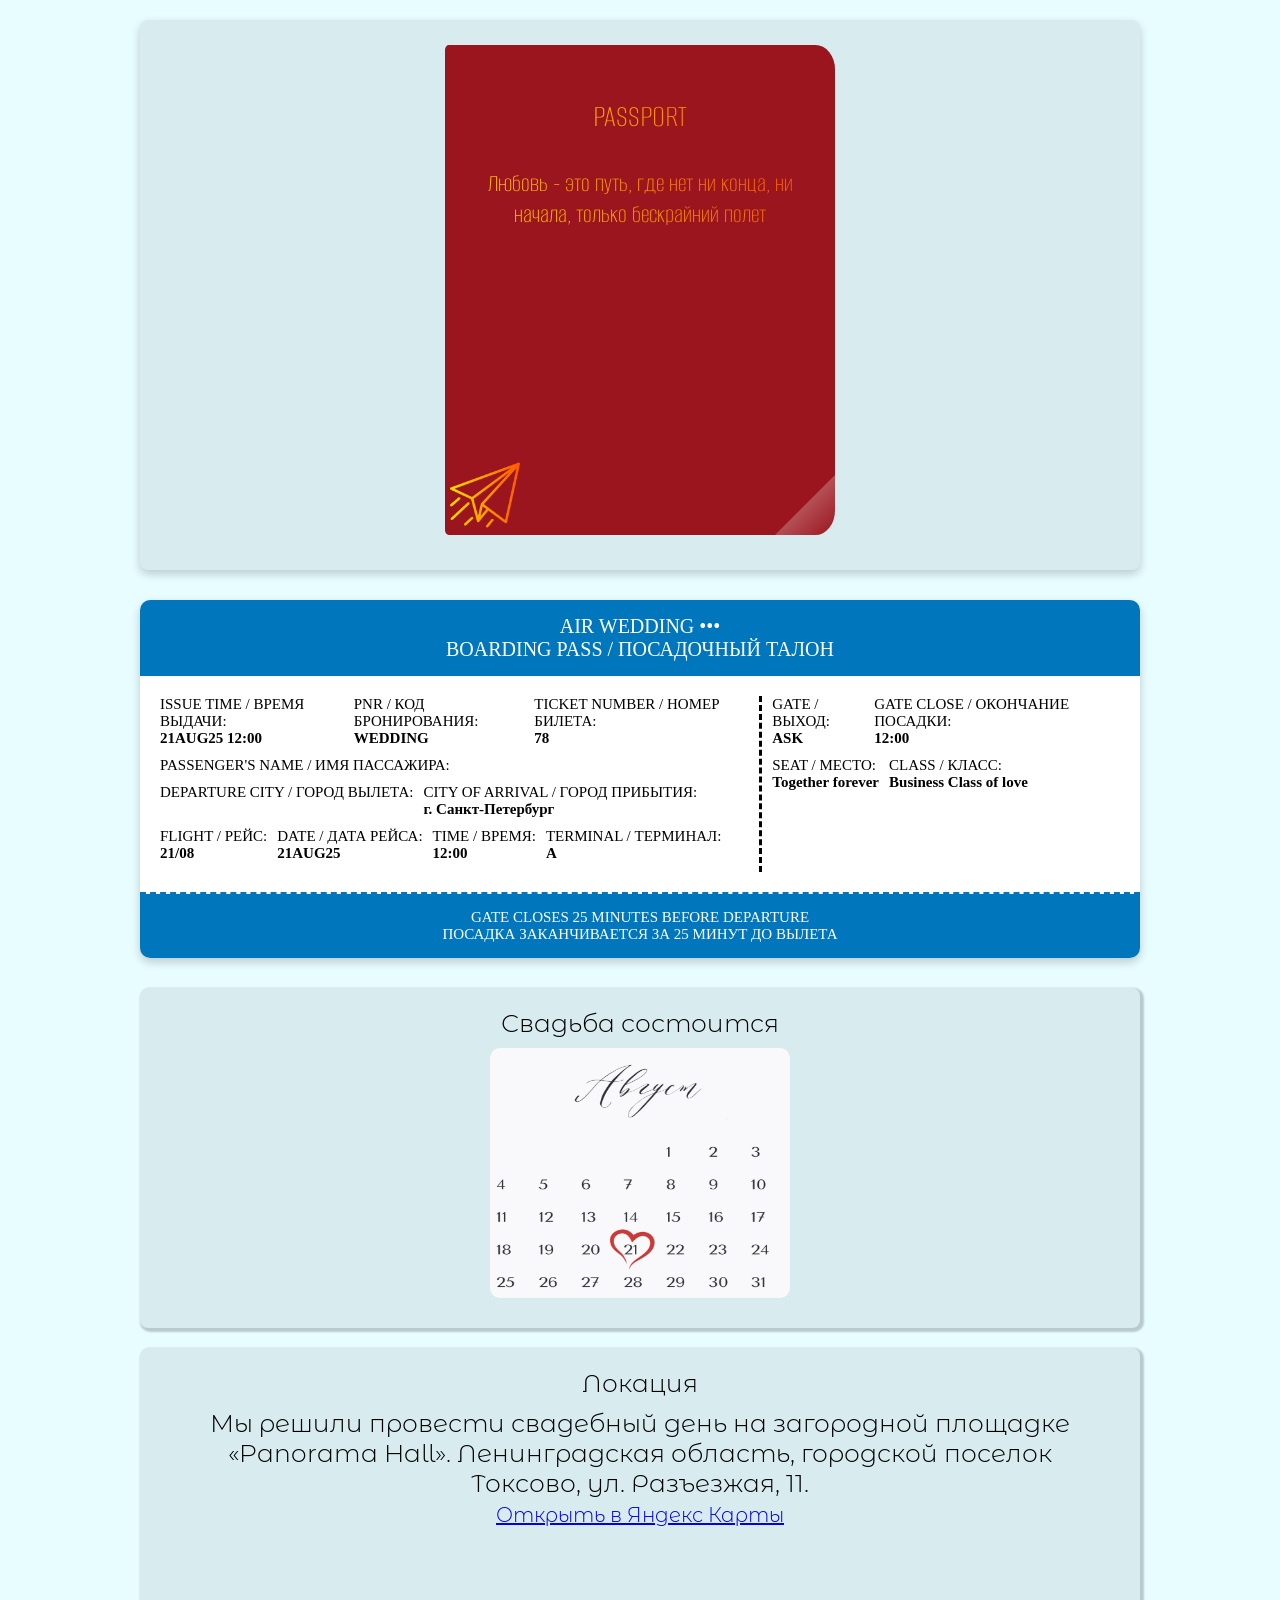
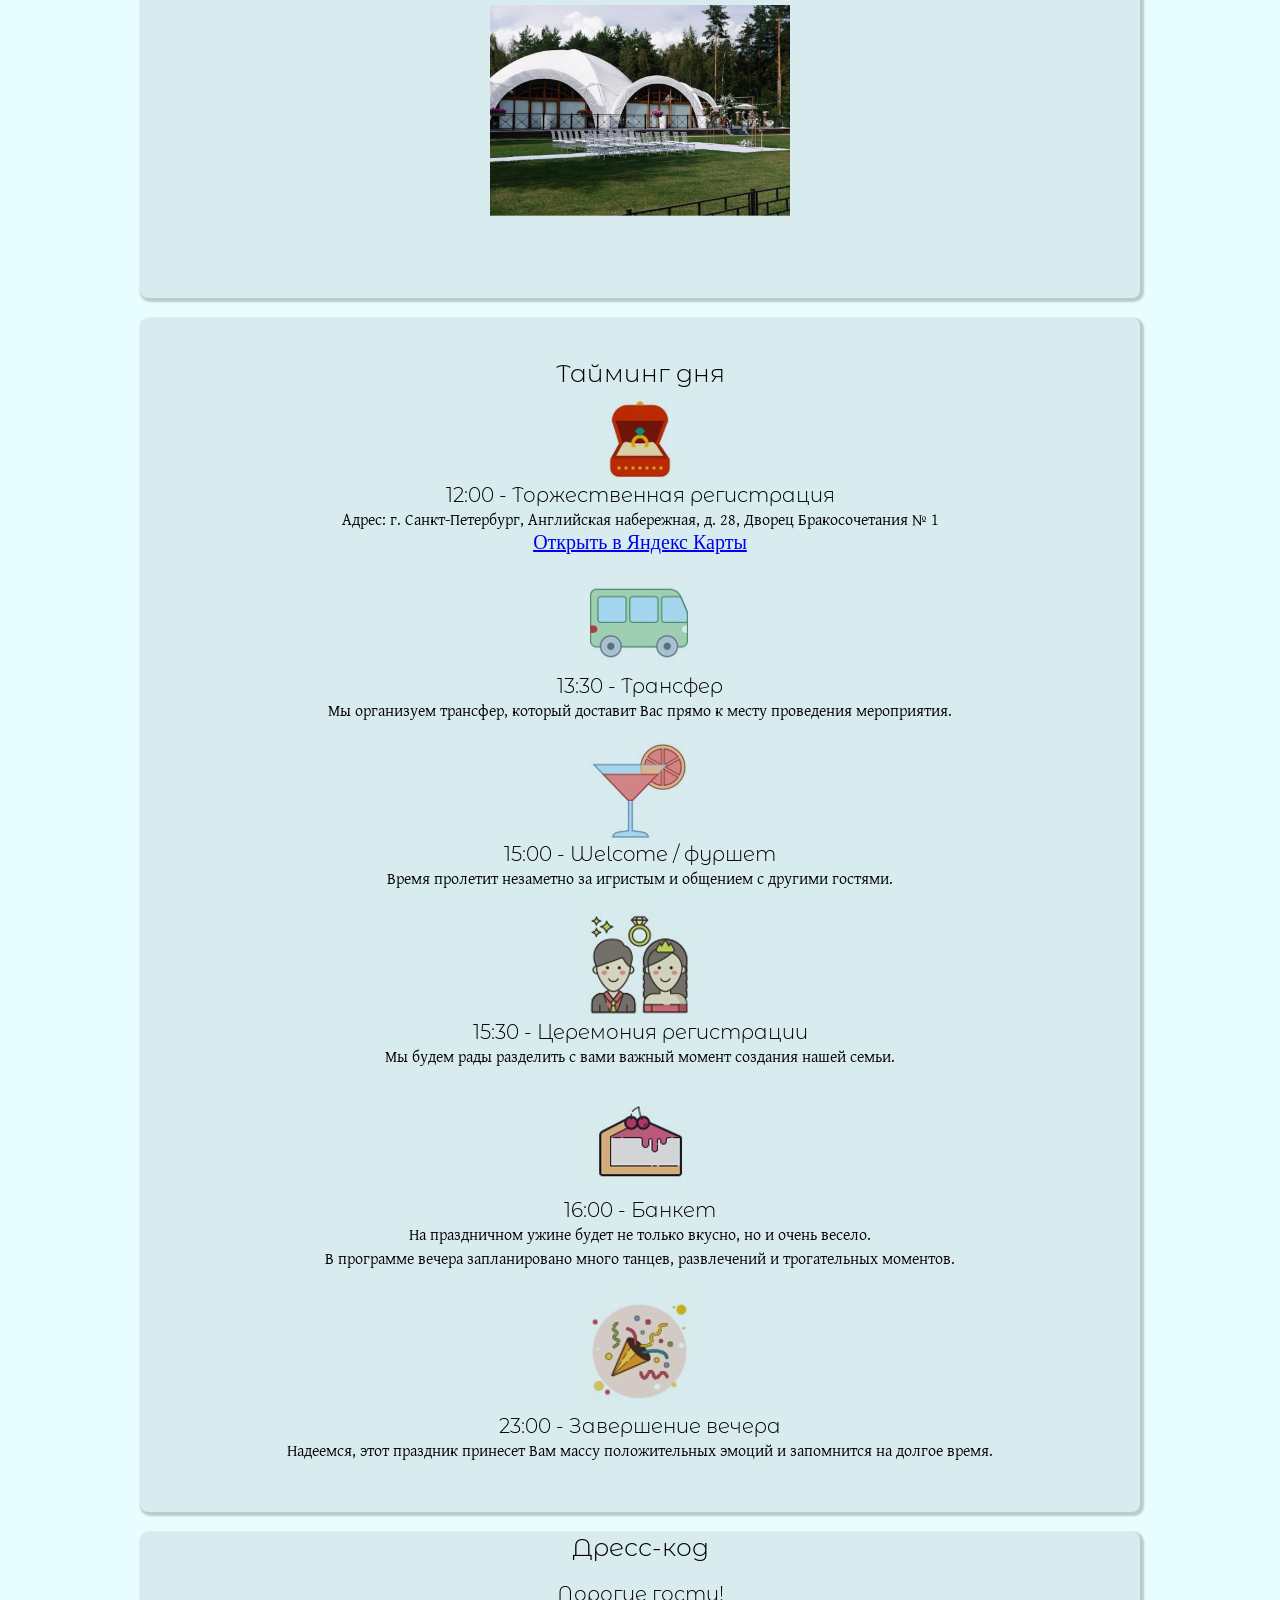
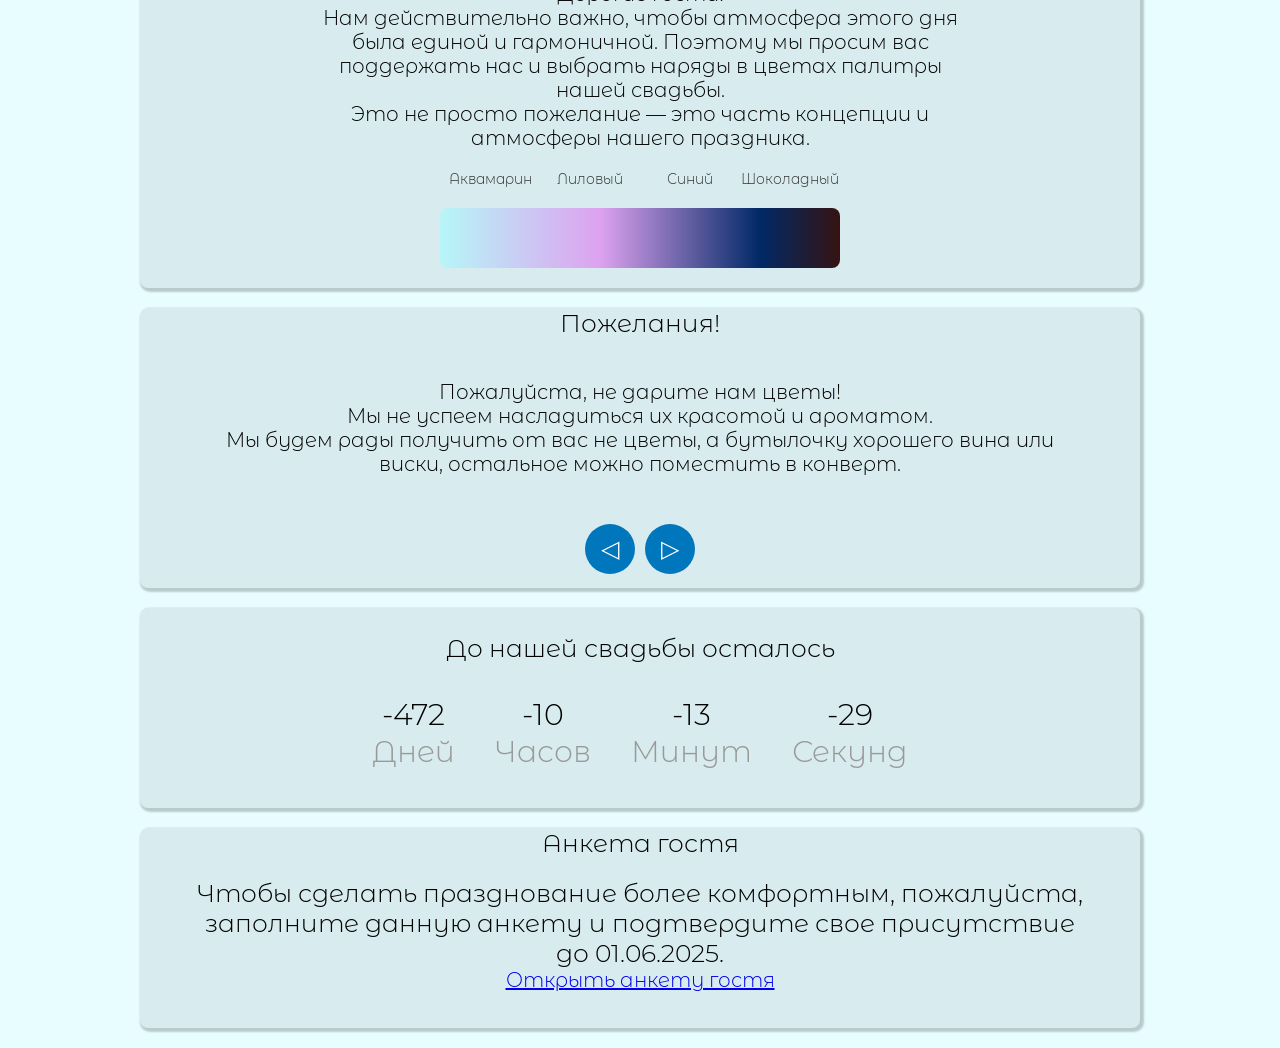
==== docs/index.html @ f5b4721e "rename folder" ====
<!DOCTYPE html>
<html lang="en">
<head>
    <meta charset="UTF-8">
    <meta name="viewport" content="width=device-width, initial-scale=1.0">
    <link rel="stylesheet" type="text/css" href="/css/ticket.css">
    <link rel="stylesheet" type="text/css" href="/css/passport.css">
    <title>Авиабилет</title>
</head>
<body>
    <div class="container">
        <div class="block-passport">
                <div class="passport-container">
                    <div class="passport-front">
                        <div class="block-text">
                            <p class="front-title">Passport</p>
                            <p class="text-front">Любовь - это путь, где нет ни конца, ни начала, только бескрайний полет</p>
                            <img class="plane-fly" src="/images/icon-paper-plane.png" alt="Золотой самолетик">
                        </div>
                    </div>
                    <div class="passport-inner">
                        <div class="passport-left">
                            <img class="visa-izhevsk" src="/images/visa-izhevsk.jpg" alt="Штамп Ижевск">
                            <img class="visa-kazan" src="/images/visa-kazan.jpg" alt="Штамп Казань">
                            <img class="visa-moscow" src="/images/visa-moscow.jpg" alt="Штамп Москва">
                            <img class="visa-peterburg" src="/images/visa-peterburg.jpg" alt="Штамп СПб">
                            <img class="visa-sochi" src="/images/visa-sochi.jpg" alt="Штамп Сочи">
                            <img class="visa" src="/images/visa.png" alt="Штамп">
                            <img class="visa-irkutsk" src="/images/visa-irkutsk.jpg" alt="Штамп Иркутск">
                            <img class="visa-baku" src="/images/visa-baku.jpg" alt="Штамп Баку">
                        </div>
                        <div class="passport-right">
                            <div class="passport-title">
                                <div class="first-line">
                                    <div class="type">
                                        <div class="title">Тип/Type</div>
                                        <div class="desc">P</div>
                                    </div>
                                    <div class="code">
                                        <div class="title">Код государства/<br>Code of State</div>
                                        <div class="desc">Love</div>
                                    </div>
                                    <div class="no">
                                        <div class="title">Номер паспорта/<br>Passport No.</div>
                                        <div class="desc">78 21082025</div>
                                    </div>
                                </div>
                            </div>
                            <div class="passport-data">
                                <div class="passport-photo">
                                    <img src="/images/bride_groom.png" alt="Фото пары">
                                </div>
                                <div class="passport-body">
                                    <div class="line">
                                        <div class="surname">
                                            <div class="title">Фамилия/Surname</div>
                                            <div class="desc">Паршенков/Parshenkov<br>Зуева/Zueva</div>
                                        </div>
                                    </div>
                                    <div class="line">
                                        <div class="name">
                                            <div class="title">Имя/Name</div>
                                            <div class="desc">Артем & Валерия<br>Artem & Valeriia</div>
                                        </div>
                                    </div>
                                    <div class="line">
                                        <div class="nationality">
                                            <div class="title">Гражданство/Nationality</div>
                                            <div class="desc">Future Newlyweds</div>
                                        </div>
                                    </div>
                                    <div class="line">
                                        <div class="date-birth">
                                            <div class="title">Дата Рождения/Date of birth</div>
                                            <div class="desc">01.04.2023</div>
                                        </div>
                                    </div>
                                    <div class="line">
                                        <div class="place-birth">
                                            <div class="title">Место рождения/Place of birth</div>
                                            <div class="desc">Saint-Petersburg & Izhevsk</div>
                                        </div>
                                    </div>
                                    <div class="line">
                                        <div class="wedding-date">
                                            <div class="title">Дата свадьбы/Wedding date</div>
                                            <div class="desc">21.08.2025</div>
                                        </div>
                                    </div>
                                </div>
                            </div>
                        </div>
                    </div>
                </div>
        </div>
        <div class="block-ticket">
            <div class="ticket-header">
                <div class="logo">AIR WEDDING <span class="dots">•••</span></div>
                <div class="boarding-pass">BOARDING PASS / ПОСАДОЧНЫЙ ТАЛОН</div>
            </div>
            <div class="ticket-body">
                <div class="left-section">
                    <div class="flight-info">
                        <div>ISSUE TIME / ВРЕМЯ ВЫДАЧИ:<br><strong>21AUG25 12:00</strong></div>
                        <div>PNR / КОД БРОНИРОВАНИЯ:<br><strong>WEDDING</strong></div>
                        <div>TICKET NUMBER / НОМЕР БИЛЕТА:<br><strong>78</strong></div>
                    </div>
                    <div class="passenger-info">
                        <div>PASSENGER'S NAME / ИМЯ ПАССАЖИРА:<br><strong><span id="passenger-name"></strong></div>
                    </div>
                    <div class="route-info">
                        <div>DEPARTURE CITY / ГОРОД ВЫЛЕТА:<br><strong><span id="passenger-city"></span></strong></div>
                        <div>CITY OF ARRIVAL / ГОРОД ПРИБЫТИЯ:<br><strong>г. Санкт-Петербург</strong></div>
                    </div>
                    <div class="flight-details">
                        <div>FLIGHT / РЕЙС:<br><strong>21/08</strong></div>
                        <div>DATE / ДАТА РЕЙСА:<br><strong>21AUG25</strong></div>
                        <div>TIME / ВРЕМЯ:<br><strong>12:00</strong></div>
                        <div>TERMINAL / ТЕРМИНАЛ:<br><strong>A</strong></div>
                    </div>
                </div>
                <div class="right-section">
                    <div class="boarding-gate">
                        <div>GATE / ВЫХОД:<br><strong>ASK</strong></div>
                        <div>GATE CLOSE / ОКОНЧАНИЕ ПОСАДКИ:<br><strong>12:00</strong></div>
                    </div>
                    <div class="seat-info">
                        <div>SEAT / МЕСТО:<br><strong>Together forever</strong></div>
                        <div>CLASS / КЛАСС:<br><strong>Business Class of love</strong> </div>
                    </div>
                </div>
            </div>
            <div class="ticket-footer">
                GATE CLOSES 25 MINUTES BEFORE DEPARTURE<br>
                ПОСАДКА ЗАКАНЧИВАЕТСЯ ЗА 25 МИНУТ ДО ВЫЛЕТА
            </div>
        </div>
        <div class="block-calendar">
            <div class="calendar">
                <div class="title-calendar">Свадьба состоится</div>
                <div class="calendar-body"><img src="/images/calendar.png" alt="Календарь"></div>
            </div>
        </div>
        <div class="block-location">
            <div class="location">
                <div class="title-location">Локация</div>
                <div class="desc-location">Мы решили провести свадебный день на загородной площадке «Panorama Hall».
                    Ленинградская область, городской поселок Токсово, ул. Разъезжая, 11.
                    <br><a href="https://yandex.ru/maps/-/CHR2v8I3">Открыть в Яндекс Карты</a>
                </div>
                <img src="/images/location.png" alt="Площадка">
            </div>
        </div>
        <div class="block-time">
            <div class="info">
                <div class="title-time">Тайминг дня</div>
                <div class="registry-info">
                    <img src="/images/ring.png" alt="Кольцо">
                    <div class="time-registry">12:00 - Торжественная регистрация</div>
                    <div class="desc-registry">Адрес: г. Санкт-Петербург, Английская набережная, д. 28, Дворец Бракосочетания № 1 </div>
                    <a href="https://yandex.ru/maps/org/dvorets_brakosochetaniya_1/1311913400?si=29yczydrdzwpymh5b0pmktyyw4">Открыть в Яндекс Карты</a>
                </div>
                <div class="transfer-info">
                    <img src="/images/bus.png" alt="Автобус">
                    <div class="time-transfer">13:30 - Трансфер</div>
                    <div class="desc-transfer">Мы организуем трансфер, который доставит Вас прямо к месту проведения мероприятия. </div>
                </div>
                <div class="welcome-info">
                    <img src="/images/buffet.png" alt="Коктейль">
                    <div class="time-welcome">15:00 - Welcome / фуршет</div>
                    <div class="desc-welcome">Время пролетит незаметно за игристым и общением с другими гостями.</div>
                </div>
                <div class="ceremony-info">
                    <img src="/images/ceremony.png" alt="Жених и невеста">
                    <div class="time-ceremony">15:30 - Церемония регистрации</div>
                    <div class="desc-ceremony">Мы будем рады разделить с вами важный момент создания нашей семьи.</div>
                </div>
                <div class="banquet-info">
                    <img src="/images/banquet.png" alt="Кусок торта">
                    <div class="time-banquet">16:00 - Банкет</div>
                    <div class="desc-banquet">На праздничном ужине будет не только вкусно, но и очень весело. <br>
                        В программе вечера запланировано много танцев, развлечений и трогательных моментов. </div>
                </div>
                <div class="end-info">
                    <img src="/images/end.png" alt="Хлопушка">
                    <div class="time-end">23:00 - Завершение вечера</div>
                    <div class="desc-end">Надеемся, этот праздник принесет Вам массу положительных эмоций и запомнится на долгое время. </div>
                </div>
            </div>
        </div>
        <div class="block-dresscode">
            <div class="dresscode">
                <div class="title-dresscode">Дресс-код</div>
                <div class="text">
                    Дорогие гости! 
                    <br>Нам действительно важно, чтобы атмосфера этого дня была единой и гармоничной. 
                    Поэтому мы просим вас поддержать нас и выбрать наряды в цветах палитры нашей свадьбы. 
                    <br>Это не просто пожелание — это часть концепции и атмосферы нашего праздника. 
                </div>
                <div class="color-labels">
                    <div>Аквамарин</div>
                    <div>Лиловый</div>
                    <div>Синий</div>
                    <div>Шоколадный</div>
                </div>
                <div class="color"></div>
            </div>
        </div>
        <div class="block-wishes">
            <div class="title-wishes">Пожелания!</div>
            <div class="wishes">
                <div class="wish">
                    Пожалуйста, не дарите нам цветы! 
                    <br>Мы не успеем насладиться их красотой и ароматом. 
                    <br>Мы будем рады получить от вас не цветы, а бутылочку хорошего вина или виски, остальное можно поместить в конверт.</div>
                <div class="wish">
                    Мы приглашаем вас не только наслаждаться торжеством, но и принимать активное участие в нашем празднике! 
                    <br>Если у вас есть интересная идея для интерактива, не стесняйтесь подойти к ведущему и предложить своё участие. 
                    <br>Тосты, конечно, приветствуются, но мы будем признательны, если их будет немного.
                </div>
                <div class="wish">
                    Пожалуйста, воздержитесь от выкриков «Горько», чтобы сохранить атмосферу лёгкости и веселья. 
                    <br>Ведь поцелуй — это знак выражения чувств, и он не может быть по заказу. 
                </div>
            </div>
            <div class="buttons">
                <button class="prev-button" aria-label="Посмотреть предыдущий слайд">&#9665;</button>
                <button class="next-button" aria-label="Посмотреть следующий слайд">&#9655;</button>
            </div>
        </div>
        <div class="block-timer">
            <div class="title-timer">До нашей свадьбы осталось</div>
            <div class="timer">
                <div class="countdown">
                    <div class="countdown-item">
                    <span id="days">00</span>
                    <span class="label">Дней</span>
                    </div>
                    <div class="countdown-item">
                    <span id="hours">00</span>
                    <span class="label">Часов</span>
                    </div>
                    <div class="countdown-item">
                    <span id="minutes">00</span>
                    <span class="label">Минут</span>
                    </div>
                    <div class="countdown-item">
                    <span id="seconds">00</span>
                    <span class="label">Секунд</span>
                    </div>
                </div>
            </div>
        </div>
        <div class="block-questionnaire">
            <div class="title-question">Анкета гостя</div>
            <div class="question">
                <div class="desc-question">Чтобы сделать празднование более комфортным, пожалуйста, заполните данную анкету и подтвердите свое присутствие до 01.06.2025.
                    <br><a href="https://docs.google.com/forms/d/e/1FAIpQLSfUJ_NHU7Kh4Xn4uczbAiz2_MqmybEQekQaFo2o3MCMNOJwQQ/viewform?usp=dialog">Открыть анкету гостя</a>
                </div>
                
            </div>
        </div>
    </div>
    <script src="/js/ticket.js"></script>
</body>
</html>
---- css/ticket.css ----
@import url('https://fonts.googleapis.com/css2?family=Gentium+Plus&family=Montserrat+Alternates:wght@300&display=swap');

html, body {
    margin: 0;
    padding: 0;
    overflow-y: auto;
}
body {
    background: #e8fdff;
    display: flex;
    justify-content: center;
    align-items: center;
    min-height: 100vh;
    overflow: hidden;
}
.container {
    display: flex;
    flex-direction: column;
    overflow-x: auto;
    margin-top: 20px;
    overflow: visible;
    gap: 20px;
    width: 1000px;
}


.block-ticket {
    background: white;
    border-radius: 10px;
    overflow: hidden;
    box-shadow: 0px 4px 10px rgba(0, 0, 0, 0.2);
    width: 100%;
    min-width: 320px;
    margin: 10px auto;
}

.ticket-header {
    background: #0076bd;
    color: white;
    padding: 15px;
    text-align: center;
    font-size: 20px;
    text-transform: uppercase;
}

.ticket-body {
    padding: 20px;
    display: flex;
    justify-content: space-between;
    border-bottom: 2px dashed #0076bd;
}

.flight-info, .passenger-info, .route-info, .flight-details, .boarding-gate, .seat-info, .button-survey {
    display: flex;
    flex-direction: row;
}

.flight-info div, .passenger-info div, .route-info div, .flight-details div, .boarding-gate div, .seat-info div, .button-survey div {
    margin-bottom: 10px;
    font-size: 15px;
    margin-right: 10px;
}

.ticket-footer {
    padding: 15px;
    text-align: center;
    font-size: 15px;
    background: #0076bd;
    color: white;
}

.right-section {
    position: relative;
    border-left-style: dashed;
    padding-left: 10px;
}





.block-calendar {
    display: flex;
    box-shadow: 2px 2px 2px 2px rgba(0, 0, 0, 0.2);
    background: #d8ebef;
    border-radius: 8px;
    width: 100%;
}
.calendar {
    width: 300px;
    height: 300px;
    justify-content: center;
    text-align: center;
    margin: 20px auto;
}
.title-calendar {
    font-family: "Montserrat Alternates", sans-serif;
    font-weight: 300;
    font-style: normal;
    font-size: 25px;
    padding-bottom: 10px;
}
.calendar-body img {
    border-radius: 10px;
    width: 300px;
    height: 250px;
}


.block-location {
    display: flex;
    box-shadow: 2px 2px 2px 2px rgba(0, 0, 0, 0.2);
    background: #d8ebef;
    border-radius: 8px;
    width: 100%;
    flex-direction: column;
    height: 550px;
}
.location {
    width: 90%;
    height: 300px;
    justify-content: center;
    text-align: center;
    margin: 20px auto;
    display: flex;
    flex-direction: column;
    height: 100%;
}
.title-location {
    font-family: "Montserrat Alternates", sans-serif;
    font-weight: 300;
    font-style: normal;
    font-size: 25px;
    padding-bottom: 10px;
    flex-shrink: 0;
}
.desc-location {
    font-family: "Montserrat Alternates", sans-serif;
    font-weight: 300;
    font-style: normal;
    font-size: 25px;
    margin-bottom: 15px;
    flex-shrink: 0;
}
.location img {
    margin: 0 auto;
    width: 300px;
    flex-grow: 1; /* занимает всё оставшееся пространство */
    object-fit: contain; /* или cover, если нужно обрезать */
}
.desc-location a {
    font-size: 20px;
}



.block-time {
    width: 100%;
    margin: 0 auto;
    box-shadow: 2px 2px 2px 2px rgba(0, 0, 0, 0.2);
    background: #d8ebef;
    border-radius: 8px;
    display: flex;
    justify-content: center;
    align-items: center;
}

.info {
    width: 90%;
    border-radius: 10px;
    padding: 20px;
    text-align: center;
    position: relative;
    margin: 20px;
    gap: 10px;
}

.title-time {
    font-family: "Montserrat Alternates", sans-serif;
    font-weight: 300;
    font-style: normal;
    font-size: 25px;
}

.registry-info, .transfer-info, .welcome-info, 
.ceremony-info, .banquet-info, .end-info {
    display: flex;
    align-items: center;
    position: relative;
    padding: 10px 0;
    flex-direction: column;
    font-family: "Marck Script", cursive;
    font-weight: 400;
    font-style: normal;
    font-size: 25px;
}
.registry-info a {
    font-size: 20px;
}

.time-registry, .time-transfer, .time-welcome, 
.time-ceremony, .time-banquet, .time-end {
    font-family: "Montserrat Alternates", sans-serif;
    font-weight: 300;
    font-style: normal;
    color: black;
    display: flex;
    justify-content: center;
    align-items: center;
    font-size: 20px;
}


.desc-registry, .desc-transfer, .desc-welcome, 
.desc-ceremony, .desc-banquet, .desc-end {
    font-family: "Gentium Plus", serif;
    font-weight: 400;
    font-style: normal;
    font-size: 16px;
}
.info img {
    mix-blend-mode: multiply;
}





.block-dresscode {
    width: 100%;
    display: flex;
    justify-content: center;
    align-items: center;
    flex-direction: column;
    box-shadow: 2px 2px 2px 2px rgba(0, 0, 0, 0.2);
    background: #d8ebef;
    border-radius: 8px;
    /* border-radius: 2% / 5%; */
    margin: 0 auto;
}
.dresscode {
    display: flex;
    flex-direction: column;
    width: 80%;
    text-align: center;
}
.title-dresscode {
    font-family: "Montserrat Alternates", sans-serif;
    font-weight: 300;
    font-style: normal;
    font-size: 25px;
}

.text {
    justify-content: center;
    text-align: center;
    width: 80%;
    margin: 20px auto;
    font-size: 20px;
    font-family: "Montserrat Alternates", sans-serif;
    font-weight: 300;
    font-style: normal;
}
.color-labels {
    display: flex;
    justify-content: space-between;
    min-width: 400px;
    margin: 0 auto;
    font-size: 14px;
    font-family: "Montserrat Alternates", sans-serif;
    font-weight: 300;
    color: #333;
}

.color-labels > div {
    text-align: center;
    width: 25%; /* Чтобы каждая подпись занимала равную часть */
}
.color {
    position: relative;
    width: 100%;
    max-width: 400px;
    height: 60px;
    margin: 20px auto;
    border-radius: 8px;
    overflow: hidden;

    background: linear-gradient(
        to right,
        rgb(182, 246, 248) 0%,
        rgb(221, 162, 239) 40%,
        rgb(1, 41, 102) 80%,
        rgb(53, 19, 17) 100%
    );
}

.color::before {
    content: "";
    position: absolute;
    top: 0;
    left: -50%;
    width: 50%;
    height: 100%;

    background: linear-gradient(
        120deg,
        rgba(255, 255, 255, 0) 0%,
        rgba(255, 255, 255, 0.5) 50%,
        rgba(255, 255, 255, 0) 100%
    );

    animation: shine 3s ease-in-out infinite;
}

@keyframes shine {
    0% {
        left: -50%;
    }
    100% {
        left: 100%;
    }
}


.block-wishes {
    box-shadow: 2px 2px 2px 2px rgba(0, 0, 0, 0.2);
    background: #d8ebef;
    border-radius: 8px;
    width: 100%;
    overflow: hidden;
    height: 280px;
    position: relative;
    display: flex;
    flex-direction: column;
    gap: 10px;
    text-align: center;
}
.title-wishes {
    font-family: "Montserrat Alternates", sans-serif;
    font-weight: 300;
    font-style: normal;
    font-size: 25px;
}
.wishes {
    display: flex;
    overflow: hidden;
    width: 90%;
    height: 160px;
    margin: 0 auto;
    border-radius: 8px;
    align-items: center;
    justify-content: center;
}
  
.wish {
    text-align: center;
    padding: 15px;
    border-radius: 8px;
    margin: 10px;
    font-family: "Montserrat Alternates", sans-serif;
    font-weight: 300;
    font-style: normal;
    font-size: 20px;
}

.buttons {
    position: absolute;
    bottom: 5%;
    padding-top: 15px;
    left: 50%; 
    transform: translateX(-50%); 
    display: flex;
    gap: 10px;  
}
.buttons button {
    width: 50px;
    height: 50px;
    background-color: #0076bd;
    border: none;
    border-radius: 50%;
    font-size: 24px;
    color: white;
    cursor: pointer;
    display: flex;
    align-items: center;
    justify-content: center;
    transition: background 0.3s;
}


.block-timer {
    gap: 20px;
    width: 100%;
    display: flex;
    justify-content: center;
    align-items: center;
    flex-direction: column;
    box-shadow: 2px 2px 2px 2px rgba(0, 0, 0, 0.2);
    background: #d8ebef;
    border-radius: 8px;
    margin: 0 auto;
    height: 200px;
}
.title-timer {
    text-align: center;
    font-family: "Montserrat Alternates", sans-serif;
    font-weight: 300;
    font-style: normal;
    font-size: 25px;
}

.timer {
    display: flex;
    flex-direction: column;
    width: 90%;
    margin: 0 auto;
    padding: 15px;
    height: 70px;
    align-items: center;
    justify-content: center;
}

.countdown {
    display: flex;
    justify-content: center;
    font-family: "Montserrat Alternates", sans-serif;
    font-weight: 300;
    font-style: normal;
    font-size: 25px;
}
   
.countdown-item {
    margin: 0 20px;
    text-align: center;
}
   
.countdown-item span {
    display: block;
    font-size: 30px;
}
   
.label {
    font-size: 30px;
    color: #999;
}



.block-questionnaire {
    gap: 20px;
    width: 100%;
    display: flex;
    
    align-items: center;
    flex-direction: column;
    box-shadow: 2px 2px 2px 2px rgba(0, 0, 0, 0.2);
    background: #d8ebef;
    border-radius: 8px;
    margin: 0 auto;
    height: 200px;
    margin-bottom: 20px;
}

.question {
    display: flex;
    flex-direction: column;
    width: 90%;
    text-align: center;
    margin: 0 auto;
    /* padding: 15px; */
    height: 70px;
    align-items: center;
}

.title-question {
    font-family: "Montserrat Alternates", sans-serif;
    font-weight: 300;
    font-style: normal;
    font-size: 25px;
}

.desc-question {
    display: flex;
    flex-direction: column;
    justify-content: center;
    font-family: "Montserrat Alternates", sans-serif;
    font-weight: 300;
    font-style: normal;
    font-size: 25px;
}
.desc-question a {
    font-size: 20px;
}

@media (max-width: 768px) and (orientation: portrait) {

    .container {
        width: 99dvw;
        padding-top: 70px; 
    }
    .ticket-body {
        flex-direction: column;
    }
    .left-section, .right-section {
        width: 100%;
    }
    .right-section {
        padding-top: 10px;
        border-left: none;
        border-top: 2px dashed #0076bd;
    }
    .flight-info div, .passenger-info div, .route-info div, .flight-details div, .boarding-gate div, .seat-info div {
        margin-bottom: 20px;
    }
    .ticket-footer {
        text-align: center;
        font-size: 10px;
    }

    .calendar-body img {
        width: 100%;
        height: 250px;
    }

    .location {
        width: 95dvw;
    }
    .desc-location {
        font-size: 20px;
    }

    .info {
        width: 95dvw;
    }


    .dresscode {
        width: 95dvw;
    }
    .title-dresscode {
        
        font-size: 30px;
        
    }
    .text {

        font-size: 20px;
    }
    .color {
        height: 80px;
        max-width: 80vw;
    }
    .color-labels {
        min-width: 80dvw;
    }

    .block-wishes {
        min-height: 610px;
    }
    .title-wishes {
        margin-top: 20px;
    }
    .wishes {
        width: 100dvw;
        min-height: 500px;
    }

    .countdown-item {
        margin: 0 5px;
        text-align: center;
    }
   
    .countdown-item span {
        display: block;
        font-size: 20px;
    }

    .block-questionnaire {
        height: 350px;
    }
    .question {
        display: flex;
        flex-direction: column;
        width: 95dvw;
    }

}
@media (max-width: 1024px) and (orientation: landscape) {
    body {
        justify-content: flex-start;
        align-items: flex-start;
    }
    .ticket-header, .ticket-footer {
        padding: 2px;
    }
    .container {
        width: 99dvw;
        padding-top: 20px; 
    }
    .ticket {
        max-height: 95vh;
    }
    .block-wishes {
        min-height: 350px;
    }
    .wishes {
        min-height: 200px;
    }
    .dresscode {
        width: 100dvw;
    }
    .color {
        height: 80px;
        max-width: 60dvw;
    }
    .color-labels {
        min-width: 60dvw;
    }
    .title-dresscode {
        font-size: 35px;
    }
    .text {
        font-size: 15px;
    }
}
---- css/passport.css ----
@import url('https://fonts.googleapis.com/css2?family=Alumni+Sans:wght@200&display=swap');



.block-passport {
    display: flex;
    background: #d8ebef;
    border-radius: 8px;
    overflow: hidden;
    box-shadow: 0px 4px 10px rgba(0, 0, 0, 0.2);
    width: 100%;
    position: relative;
    justify-content: center;
    align-items: center;
}
.plane-fly {
    position: absolute;
    bottom: 0;
    left: 0;
    width: 80px;
    height: 80px;
    opacity: 1; 
    animation: fly-diagonal 5s ease-in-out infinite;
}

/* разные задержки, чтобы они вылетали по очереди */
.plane-fly:nth-child(1) {
    animation-delay: 0s;
}
.plane-fly:nth-child(2) {
    animation-delay: 2s;
}
.plane-fly:nth-child(3) {
    animation-delay: 4s;
}

@keyframes fly-diagonal {
    0% {
        transform: translate(0, 0) rotate(0deg);
        opacity: 1;  /* Начинаем с полной видимости */
    }
    10% {
        opacity: 1;  /* Самолет уже видим */
    }
    100% {
        transform: translate(800px, -600px) rotate(45deg);
        opacity: 0;  /* Самолет исчезает в конце полета */
    }
}
.passport-container {
    width: 800px;
    height: 550px;
    justify-content: center;
    text-align: center;
    position: relative;
}


.passport-front {
    margin: 25px auto;
    width: 350px;
    height: 450px;
    transform: rotateY(0deg);
    background-color: rgb(155, 21, 30);
    border-radius: 1% 5% 5% 1%;
    padding: 20px;
    justify-content: center;
    text-align: center;
}

.passport-front::after {
    content: '';
    position: absolute;
    bottom: 0;
    right: 0;
    width: 60px;
    height: 60px;
    background: linear-gradient(135deg, rgba(255,255,255,0.5), transparent);
    transform: rotate(0deg);
    transform-origin: bottom right;
    clip-path: polygon(100% 0%, 100% 100%, 0% 100%);
    animation: flash-corner 3s infinite alternate; /* Анимация мигания */
}

@keyframes flash-corner {
    0% {
        opacity: 0.2;
        background: linear-gradient(135deg, rgba(255, 255, 255, 0.5), transparent);
    }
    25% {
        opacity: 0.5;
        background: linear-gradient(135deg, rgba(255, 255, 255, 0.75), transparent);
    }
    50% {
        opacity: 1;
        background: linear-gradient(135deg, rgba(255, 255, 255, 1), transparent);
    }
    100% {
        opacity: 0.2;
        background: linear-gradient(135deg, rgba(255, 255, 255, 0.5), transparent);
    }
}

.front-title {
    font-family: "Alumni Sans", sans-serif;
    font-optical-sizing: auto;
    font-weight: 200;
    font-style: normal;
    text-transform: uppercase;
    font-size: xx-large;
    text-align: center;
    background: linear-gradient(45deg, #ffdb00, #feb000 33%, #fe8000 66%, #fd5a00);
    -webkit-background-clip: text;
    background-clip: text;
    -webkit-text-fill-color: transparent;
    color: #feb000;
}
.text-front {
    font-family: "Alumni Sans", sans-serif;
    font-optical-sizing: auto;
    font-weight: 200;
    font-style: normal;
    font-size: 25px;
    text-align: center;
    background: linear-gradient(45deg, #ffdb00, #feb000 33%, #fe8000 66%, #fd5a00);
    -webkit-background-clip: text;
    background-clip: text;
    -webkit-text-fill-color: transparent;
    color: #feb000;
}
.text-front {
    opacity: 0;
    animation: fadeIn ease-in 1;
    animation-fill-mode: forwards;
    animation-duration: 3s;
  }
  @keyframes fadeIn {
    0% {
      opacity: 0;
    }
    100% {
      opacity: 1;
    }
  }

.passport-inner {
    position: absolute;
    top: 1%;
    margin: 25px auto;
    width: 750px;
    height: 450px;
    display: flex;
    visibility: hidden;
    opacity: 0;
    background-color: rgb(155, 21, 30);
    transform: translate(-50%, -50%) rotateY(180deg);
    transition: transform 0.8s, opacity 0.5s ease-in-out;
    border-radius: 10px;
    padding: 20px;
    justify-content: center;
    text-align: center;
}

.passport-container.open .passport-front {
    transform: rotateY(0deg);
}

.passport-container.open .passport-inner {
    transform: rotateY(180deg);
    visibility: visible;
    opacity: 1;
}
.passport-title {
    margin-bottom: 10px;
}
.passport-data {
    display: flex;
    flex-direction: row;
    align-items: flex-start;
    gap: 25px;
}
.passport-body {
    text-align: left;
}
.line {
    margin-bottom: 5px;
}
.first-line {
    display: flex;
    flex-direction: row;
    gap: 15px;
}
.passport-photo {
    width: 30%;
    margin-top: auto;
    margin-bottom: auto;
}
.passport-photo img {
    
    width: 100%;
    height: 100%;
}
.passport-left, .passport-right {
    width: 50%;
    padding: 20px;
    background: #fff2e8;
    border-radius: 10px;
    box-shadow: 0px 0px 10px 2px rgba(0, 0, 0, 0.62);
}

.passport-right {
    display: flex;
    flex-direction: column;
    align-items: center;
    justify-content: center;
    text-align: center;
}

.passport-right .title {
    font-family: 'Franklin Gothic Medium', 'Arial Narrow', sans-serif;
    font-weight: 100;
    font-size: 15px;
}
.passport-right .desc {
    font-family: 'Franklin Gothic Medium', 'Arial Narrow', sans-serif;
    font-weight: 100;
    font-size: 15px;
}

.passport-left {
    background: linear-gradient(0deg, #f3ac76, #fedabf 5%, #f8dbc4 66%, #fff2e8);
    
    position: relative;
    display: flex;
    text-align: center;
    justify-content: center;
    align-items: center;
}


.visa-izhevsk, .visa-kazan, .visa-moscow,
.visa-peterburg, .visa-sochi, .visa, .visa-irkutsk, .visa-baku {
    width: 110px;
    height: 110px;
    border-radius: 50%;
}
.visa-izhevsk {
    position: absolute;
    top: 135px;
    right: 35px;
    transform: rotate(45deg);
}
.visa-kazan {
    position: absolute;
    top: 140px;
    left: 55px;
    transform: rotate(-38deg);
}

.visa-moscow {
    position: absolute;
    bottom: 110px;
    left: 155px;
    transform: rotate(48deg);
}
.visa-peterburg {
    position: absolute;
    bottom: 35px;
    right: 24px;
}
.visa-sochi {
    position: absolute;
    top: 60px;
    right: 130px;
    transform: rotate(35deg);
}
.visa {
    position: absolute;
    bottom: 45px;
    left: 25px;
    transform: rotate(168deg);
}
.visa-irkutsk {
    position: absolute;
    top: 20px;
    left: 30px;
    transform: rotate(15deg);
}
.visa-baku {
    position: absolute;
    top: 10px;
    right: 10px;
    transform: rotate(255deg);
}

/* Мобильная версия */
@media (max-width: 768px) and (orientation: portrait) {
    .block-passport {
        min-width: 95dvw;
        height: 100vh;
    }
    .passport-container {
        background: #e8fdff;
        box-shadow: none;
        padding-bottom: 35px;
        width: 100dvw;
        height: 100vh;
        flex-direction: column;
    }

    .passport-front {
        max-width: 85dvw;
        min-height: 60vh;
    }
    .front-title {
        font-size: 45px;
    }
    .passport-inner {
        align-items: center;
        width: 90dvw;
        height: 830px;
        flex-direction: column;
        border-radius: 8px;
        
    }

    .passport-left, .passport-right {
        width: 85dvw;
        border-radius: 10px;
        flex: 1;
        display: flex;
        min-height: 0;
        gap: 10px;
    }

    .passport-right {
        order: 2;
    }

    .passport-left {
        order: 1; 
    }
    .text-front {
        margin-top: 50px;
        font-size: 25px;
    }
}

@media (max-width: 1024px) and (orientation: landscape) {
    .passport-left {
        background: linear-gradient(-90deg, #f3ac76, #fedabf 5%, #f8dbc4 66%, #fff2e8);
    }

}
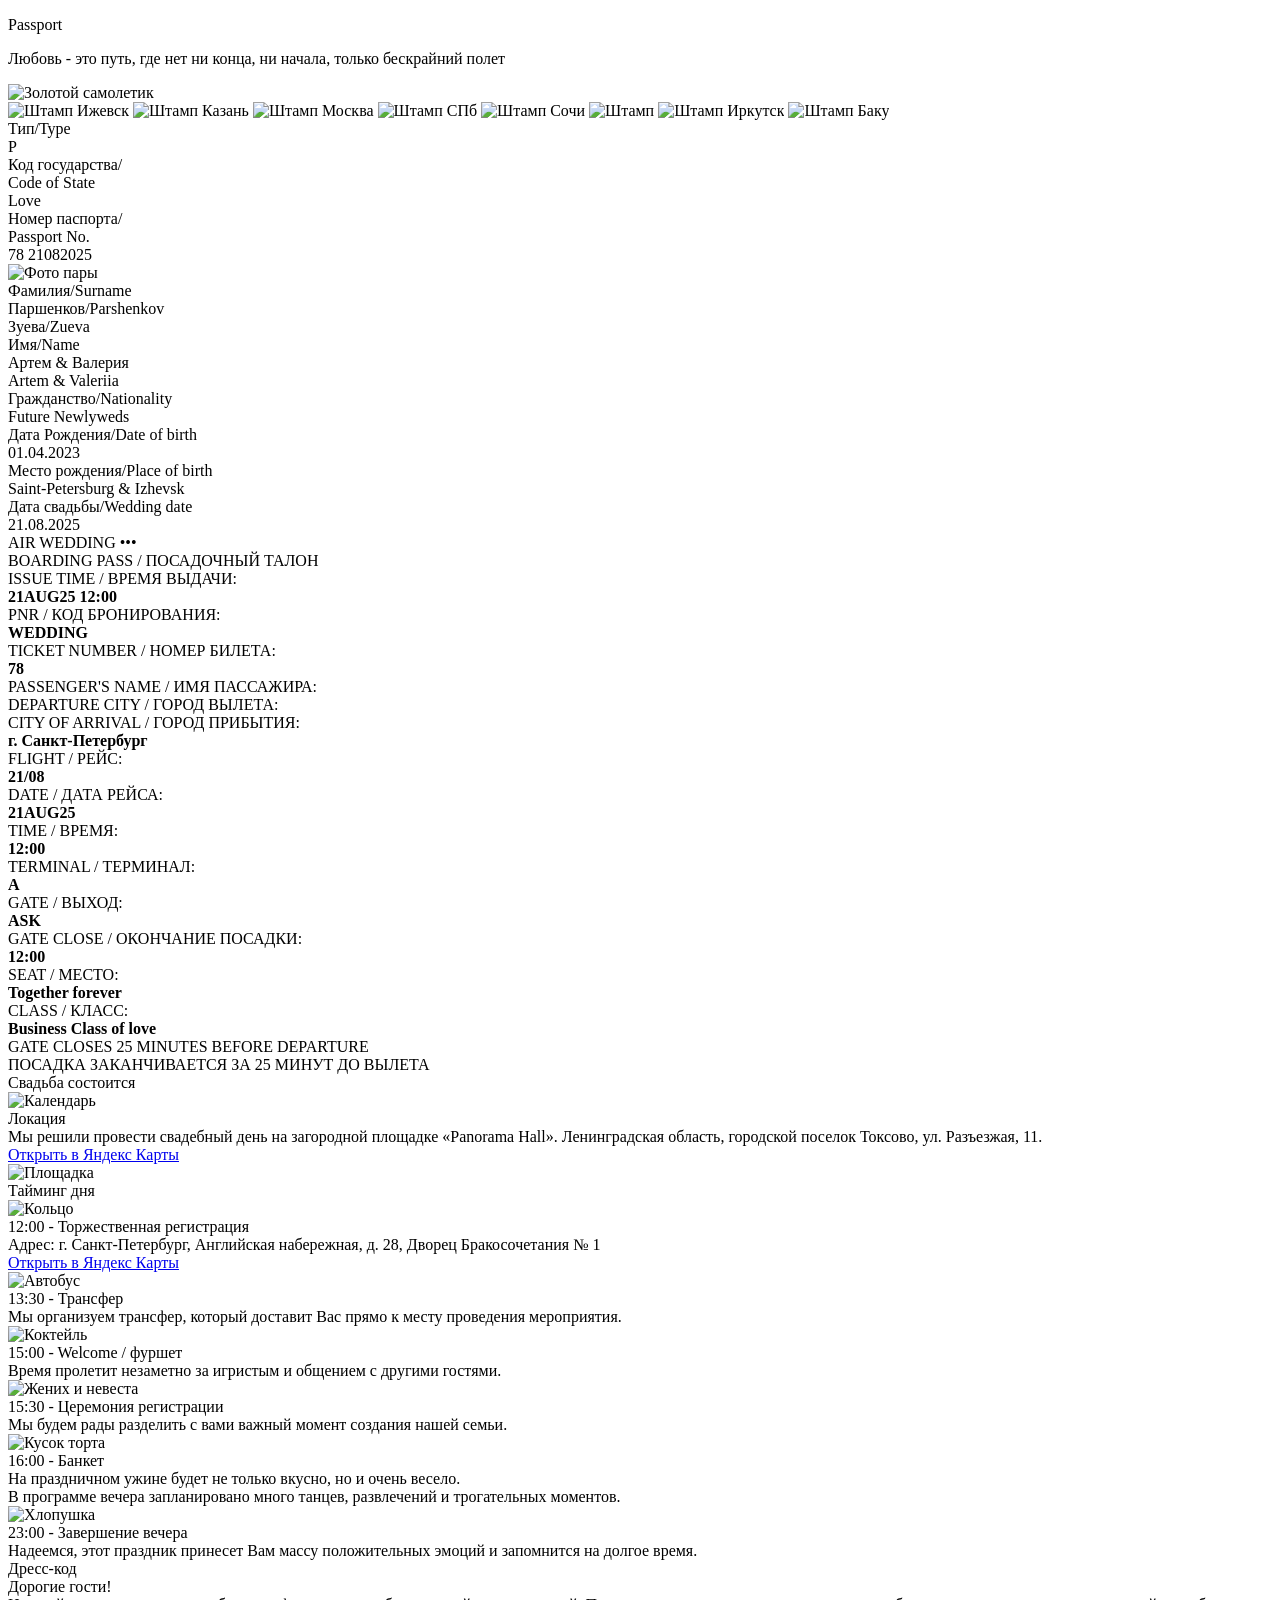
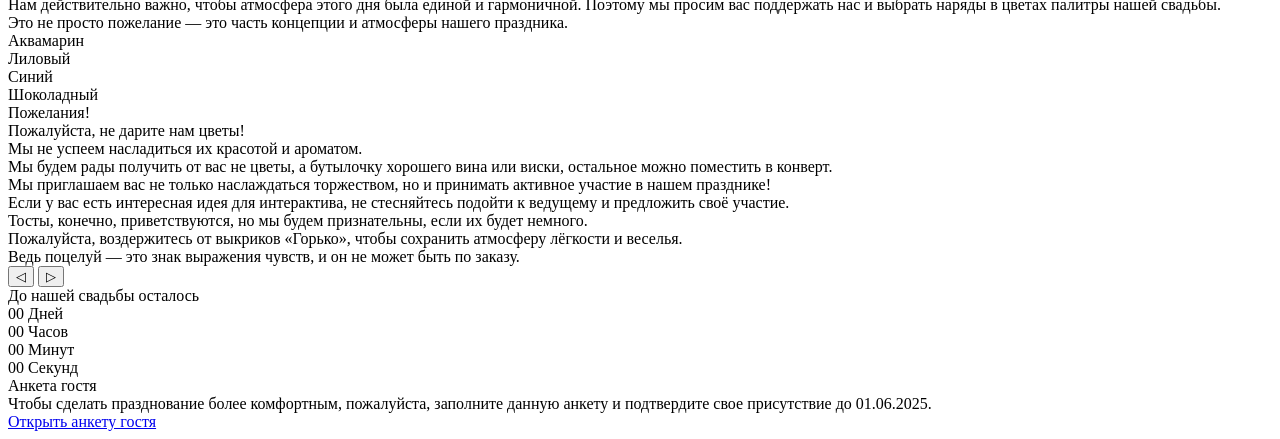
==== commit bb9ffa6b: "update paths" ====
--- a/docs/index.html
+++ b/docs/index.html
@@ -3,8 +3,8 @@
 <head>
     <meta charset="UTF-8">
     <meta name="viewport" content="width=device-width, initial-scale=1.0">
-    <link rel="stylesheet" type="text/css" href="/css/ticket.css">
-    <link rel="stylesheet" type="text/css" href="/css/passport.css">
+    <link rel="stylesheet" type="text/css" href="css/ticket.css">
+    <link rel="stylesheet" type="text/css" href="css/passport.css">
     <title>Авиабилет</title>
 </head>
 <body>
@@ -15,19 +15,19 @@
                         <div class="block-text">
                             <p class="front-title">Passport</p>
                             <p class="text-front">Любовь - это путь, где нет ни конца, ни начала, только бескрайний полет</p>
-                            <img class="plane-fly" src="/images/icon-paper-plane.png" alt="Золотой самолетик">
+                            <img class="plane-fly" src="images/icon-paper-plane.png" alt="Золотой самолетик">
                         </div>
                     </div>
                     <div class="passport-inner">
                         <div class="passport-left">
-                            <img class="visa-izhevsk" src="/images/visa-izhevsk.jpg" alt="Штамп Ижевск">
-                            <img class="visa-kazan" src="/images/visa-kazan.jpg" alt="Штамп Казань">
-                            <img class="visa-moscow" src="/images/visa-moscow.jpg" alt="Штамп Москва">
-                            <img class="visa-peterburg" src="/images/visa-peterburg.jpg" alt="Штамп СПб">
-                            <img class="visa-sochi" src="/images/visa-sochi.jpg" alt="Штамп Сочи">
-                            <img class="visa" src="/images/visa.png" alt="Штамп">
-                            <img class="visa-irkutsk" src="/images/visa-irkutsk.jpg" alt="Штамп Иркутск">
-                            <img class="visa-baku" src="/images/visa-baku.jpg" alt="Штамп Баку">
+                            <img class="visa-izhevsk" src="images/visa-izhevsk.jpg" alt="Штамп Ижевск">
+                            <img class="visa-kazan" src="images/visa-kazan.jpg" alt="Штамп Казань">
+                            <img class="visa-moscow" src="images/visa-moscow.jpg" alt="Штамп Москва">
+                            <img class="visa-peterburg" src="images/visa-peterburg.jpg" alt="Штамп СПб">
+                            <img class="visa-sochi" src="images/visa-sochi.jpg" alt="Штамп Сочи">
+                            <img class="visa" src="images/visa.png" alt="Штамп">
+                            <img class="visa-irkutsk" src="images/visa-irkutsk.jpg" alt="Штамп Иркутск">
+                            <img class="visa-baku" src="images/visa-baku.jpg" alt="Штамп Баку">
                         </div>
                         <div class="passport-right">
                             <div class="passport-title">
@@ -48,7 +48,7 @@
                             </div>
                             <div class="passport-data">
                                 <div class="passport-photo">
-                                    <img src="/images/bride_groom.png" alt="Фото пары">
+                                    <img src="images/bride_groom.png" alt="Фото пары">
                                 </div>
                                 <div class="passport-body">
                                     <div class="line">
@@ -138,7 +138,7 @@
         <div class="block-calendar">
             <div class="calendar">
                 <div class="title-calendar">Свадьба состоится</div>
-                <div class="calendar-body"><img src="/images/calendar.png" alt="Календарь"></div>
+                <div class="calendar-body"><img src="images/calendar.png" alt="Календарь"></div>
             </div>
         </div>
         <div class="block-location">
@@ -148,41 +148,41 @@
                     Ленинградская область, городской поселок Токсово, ул. Разъезжая, 11.
                     <br><a href="https://yandex.ru/maps/-/CHR2v8I3">Открыть в Яндекс Карты</a>
                 </div>
-                <img src="/images/location.png" alt="Площадка">
+                <img src="images/location.png" alt="Площадка">
             </div>
         </div>
         <div class="block-time">
             <div class="info">
                 <div class="title-time">Тайминг дня</div>
                 <div class="registry-info">
-                    <img src="/images/ring.png" alt="Кольцо">
+                    <img src="images/ring.png" alt="Кольцо">
                     <div class="time-registry">12:00 - Торжественная регистрация</div>
                     <div class="desc-registry">Адрес: г. Санкт-Петербург, Английская набережная, д. 28, Дворец Бракосочетания № 1 </div>
                     <a href="https://yandex.ru/maps/org/dvorets_brakosochetaniya_1/1311913400?si=29yczydrdzwpymh5b0pmktyyw4">Открыть в Яндекс Карты</a>
                 </div>
                 <div class="transfer-info">
-                    <img src="/images/bus.png" alt="Автобус">
+                    <img src="images/bus.png" alt="Автобус">
                     <div class="time-transfer">13:30 - Трансфер</div>
                     <div class="desc-transfer">Мы организуем трансфер, который доставит Вас прямо к месту проведения мероприятия. </div>
                 </div>
                 <div class="welcome-info">
-                    <img src="/images/buffet.png" alt="Коктейль">
+                    <img src="images/buffet.png" alt="Коктейль">
                     <div class="time-welcome">15:00 - Welcome / фуршет</div>
                     <div class="desc-welcome">Время пролетит незаметно за игристым и общением с другими гостями.</div>
                 </div>
                 <div class="ceremony-info">
-                    <img src="/images/ceremony.png" alt="Жених и невеста">
+                    <img src="images/ceremony.png" alt="Жених и невеста">
                     <div class="time-ceremony">15:30 - Церемония регистрации</div>
                     <div class="desc-ceremony">Мы будем рады разделить с вами важный момент создания нашей семьи.</div>
                 </div>
                 <div class="banquet-info">
-                    <img src="/images/banquet.png" alt="Кусок торта">
+                    <img src="images/banquet.png" alt="Кусок торта">
                     <div class="time-banquet">16:00 - Банкет</div>
                     <div class="desc-banquet">На праздничном ужине будет не только вкусно, но и очень весело. <br>
                         В программе вечера запланировано много танцев, развлечений и трогательных моментов. </div>
                 </div>
                 <div class="end-info">
-                    <img src="/images/end.png" alt="Хлопушка">
+                    <img src="images/end.png" alt="Хлопушка">
                     <div class="time-end">23:00 - Завершение вечера</div>
                     <div class="desc-end">Надеемся, этот праздник принесет Вам массу положительных эмоций и запомнится на долгое время. </div>
                 </div>
@@ -261,6 +261,6 @@
             </div>
         </div>
     </div>
-    <script src="/js/ticket.js"></script>
+    <script src="js/ticket.js"></script>
 </body>
 </html>
